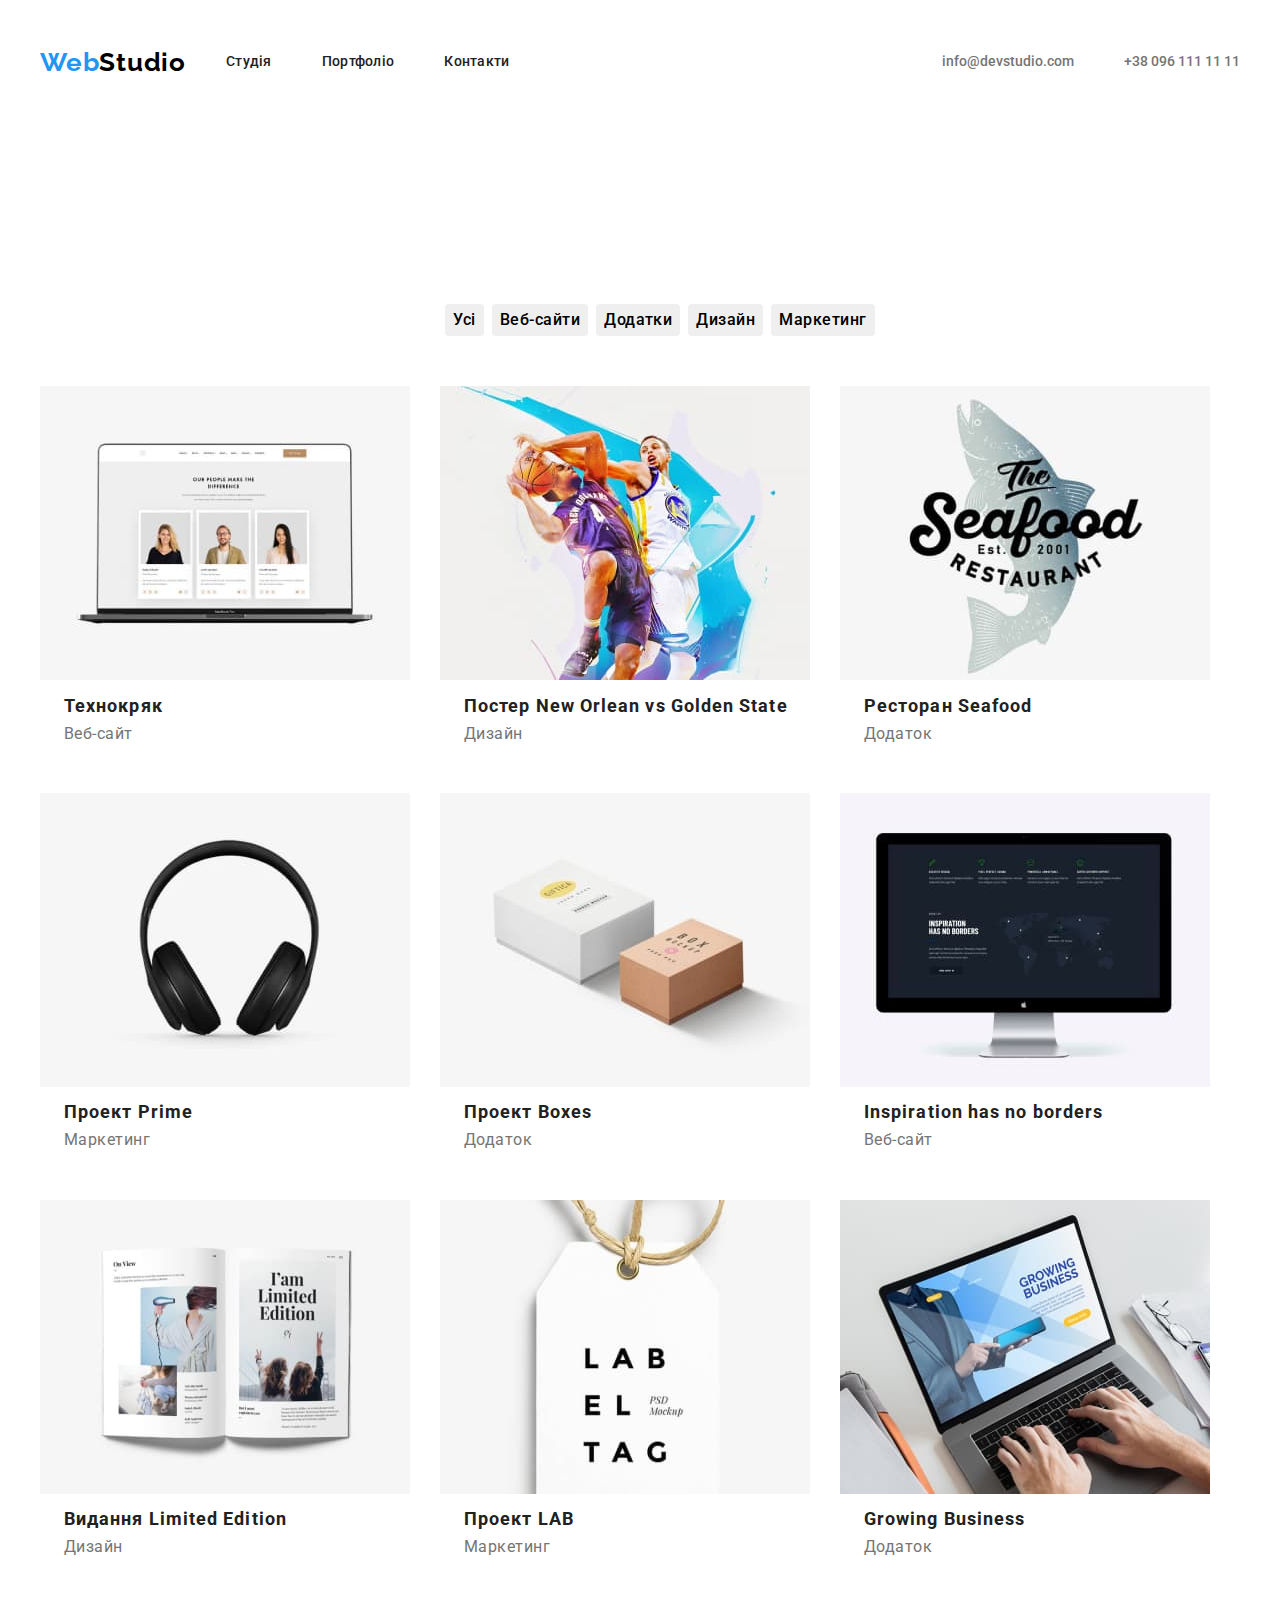
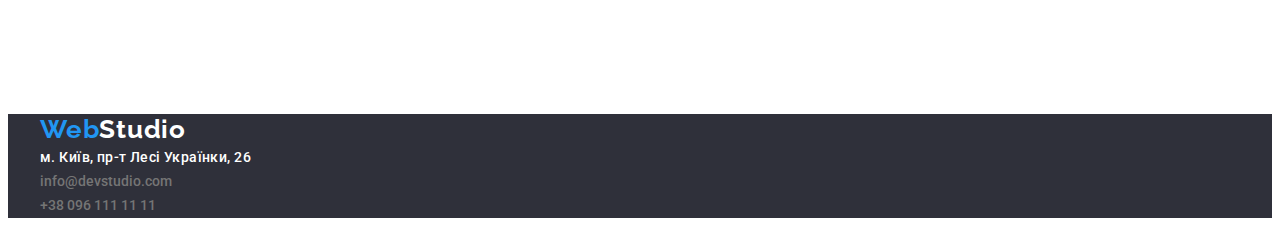
==== portofolio.html @ dbf17a51 "hw3" ====
<!DOCTYPE html>
<html lang="uk">
  <head>
    <meta charset="UTF-8" />
    <meta http-equiv="X-UA-Compatible" content="IE=edge" />
    <meta name="viewport" content="width=device-width, initial-scale=1.0" />
    <title>WebStudio</title>
   
    <link rel="preconnect" href="https://fonts.googleapis.com">
<link rel="preconnect" href="https://fonts.gstatic.com" crossorigin>
<link href="https://fonts.googleapis.com/css2?family=Raleway:wght@700&family=Roboto:wght@400;500;700;900&display=swap" rel="stylesheet">
<link rel="stylesheet" href="./css/styles.css"/>
    
  </head>
  <body>
    <!-- Шапка сайту-->
    <header class="page-header">
        <div class="container main-div">
            <nav class="main-nav">
                <a href="./index.html" class="logo">
                    <span class="ingredient">Web</span><span class="studio-header">Studio</span>
                </a>
                <ul class="site-list list">
                    <li class="page-item">
                        <a href="./index.html" class="page-title">Студія</a>
                    </li>
                    <li class="page-item">
                        <a href="./portofolio.html" class="page-title">Портфоліо</a>
                    </li>
                    <li class="page-item">
                        <a href="./index.html" class="page-title">Контакти</a>
                    </li>
                    
                </ul>
            </nav>
            <ul class="site-contacts list">
                <li class="page-contacts">
                    <a href="mailto:info@devstudio.com" class="contacts">info@devstudio.com</a>
                </li>
                <li class="page-contacts">
                    <a href="tel:+380961111111" class="contacts">+38 096 111 11 11</a>
                </li>
            </ul>
        </div>
    </header>
    <main>
       
        <!--Герой-->
<section class="section">
    <div class="container">
        <!-- <h1 class="hero-hidden">portofolio</h1> -->
    
            <!--Фільтр-->
    <ul class="btn-links list">
        
        <li class="filter-style"><button class="button btn-style" type="button">Усі</button></li>
        <li class="filter-style"><button class="button btn-style" type="button">Веб-сайти</button></li>
        <li class="filter-style"><button class="button btn-style" type="button">Додатки</button></li>
        <li class="filter-style"><button class="button btn-style" type="button">Дизайн</button></li>
        <li class="filter-style"><button class="button btn-style" type="button">Маркетинг</button></li>
    </ul>

       <!-- <button type="button">Усі</button></li>
        <button type="button">Веб-сайти</button>
        <button type="button">Додатки</button>
        <button type="button">Дизайн</button>
        <button type="button" >Маркетинг</button>  -->

    
    <ul class="list list-characteristic">
        <li class="pjt-item">
            <a href="" class="list-title">
            <img src="./images/techn.jpg" alt="Технокряк" width="370"/>
            <h2 class="project-title">Технокряк</h2>
            <p class="project-type">Веб-сайт</p>
        </a>
        </li>
        <li class="pjt-item">
            <a href="" class="list-title">
            <img src="./images/poster.jpg" alt="Постер New Orlean vs Golden State" width="370"/>
            <h2 class="project-title">Постер New Orlean vs Golden State</h2>
            <p class="project-type">Дизайн</p>
        </a>
        </li>
        <li class="pjt-item">
            <a href="" class="list-title">
            <img src="./images/rest.jpg" alt="Ресторан Seafood" width="370"/>
            <h2 class="project-title">Ресторан Seafood</h2>
            <p class="project-type">Додаток</p>
        </a>
        </li>
        <li class="pjt-item">
            <a href="" class="list-title">
            <img src="./images/prime.jpg" alt="Проект Prime" width="370"/>
            <h2 class="project-title">Проект Prime</h2>
            <p class="project-type">Маркетинг</p>
        </a>
        </li>
        <li class="pjt-item">
            <a href="" class="list-title">
            <img src="./images/boxes.jpg" alt="Проект Boxes" width="370"/>
            <h2 class="project-title">Проект Boxes</h2>
            <p class="project-type">Додаток</p>
        </a>
        </li>
        <li class="pjt-item">
            <a href="" class="list-title">
            <img src="./images/ib.jpg" alt="Inspiration has no borders" width="370"/>
            <h2 class="project-title">Inspiration has no borders</h2>
            <p class="project-type">Веб-сайт</p>
        </a>
        </li>
        <li class="pjt-item">
            <a href="" class="list-title">
            <img src="./images/le.jpg" alt="Видання Limited Edition" width="370"/>
            <h2 class="project-title">Видання Limited Edition</h2>
            <p class="project-type">Дизайн</p>
        </a>
        </li>
        <li class="pjt-item">
            <a href="" class="list-title">
            <img src="./images/lab.jpg" alt="Проект LAB" width="370"/>
            <h2 class="project-title">Проект LAB</h2>
            <p class="project-type">Маркетинг</p>
        </a>
        </li>
        <li class="pjt-item">
            <a href="" class="list-title">
            <img src="./images/gb.jpg" alt="Growing Business" width="370"/>
            <h2 class="project-title">Growing Business</h2>
            <p class="project-type">Додаток</p>
        </a>
        </li>
        
    </ul>
    </div>
</section>

    </main>
    <!--Контакти-->
    <footer class="footer">
        <div class="container">
            <a href="./index.html" class="logo">
                <span class="ingredient">Web</span><span class="studio-footer">Studio</span>
        </a>
        <address> 
            <ul class="site-contacts list-address">
                <li>                     
                    <a href="https://goo.gl/maps/CPtrU1FHBa2aNyZL9" target="_blank" rel="noopener noreferrer nofollow" class="add-footer">м. Київ, пр-т Лесі Українки, 26</a>                          
                </li>
                <li >
                    <a href="mailto:info@devstudio.com" class="contacts">info@devstudio.com</a>
                </li>
                <li>
                    <a href="tel:+380961111111" class="contacts">+38 096 111 11 11</a>
                </li>
               </ul> 
        </address>
        </div>
    </footer>
  </body>
</html>
---- css/styles.css ----
/* 
колір фону #F5F5F5 
вторинний #F5F4FA
колір тексту #212121
вторинний тексту #757575
колір посилань #2196F3

*/

:root {
    --primary-text-color:#212121;
    --primary-background-color:#FFFFFF;
    --title-text-color:#757575; 
    --primary-title-color:#2196F3; 
    --primary-bcg-hero:#2F303A;
    --primary-button-text:#FFFFFF;
    --primary-studio-title: #000000; 
    --header-border: #ECECEC;
    --header-btn-active: #188CE8;
    --header-bkg-title: #F5F4FA;
    --project-border-line: #EEEEEE;
}

body {
    background: var(--primary-background-color);
    font-family: 'Roboto', sans-serif;
    color: var(--primary-text-color);
    
    font-size: 14px;
    line-height: 1.7;
    font-weight: 500;
      }

  /* загальні */

.list {
    list-style: none;
    display: flex;
      } 

.main-nav {
    display: flex;
    align-items: center;
}

.main-div {
    display: flex;
    align-items: center;
}

.list-address{
    list-style: none;
}

h1,
h2,
h3,
h4,
h6,
h5,
p {
        margin-top: 0;
        margin-bottom: 0;
}

  /* Шапка сайту */

.logo {
    text-decoration: none;
    font-weight: 700;
    font-size: 26px;
    font-family: raleway;
    line-height: 1.19;
    /* identical to box height */
    letter-spacing: 0.03em;
}
.ingredient {
        color: var(--primary-title-color)
}
.studio-header {
    color: var(--primary-studio-title);
}

/* .site-list .page-item {
        outline: 2px solid tomato;
} */

/* .site-list .page-item + .page-item {
    margin-left: 50px;   
} */

.site-list .page-item:not(:last-child) {
    margin-right: 50px;   
}

.site-list .page-title
 {
    display: block;
    padding-top: 32px;
    padding-bottom: 32px;

color:var(--primary-text-color);  
font-weight: 500;
line-height: 1.14;
letter-spacing: 0.02em;

}

.page-title {
    text-decoration: none;
}

.site-contacts .page-contacts:not(:last-child) {
    margin-right: 50px;   
    margin-left: 344px;
}

.site-contacts {
    padding: 0;
    margin: 0;
    margin-left: auto;
}

.contacts {
    font-style: normal;
    text-decoration: none;
}
.site-contacts .contacts {
    color: var(--title-text-color);
}
.site-list .page-title:hover,
.site-list .page-title:focus,
.site-contacts .contacts:hover,
.site-contacts .contacts:focus {
    color: var(--primary-title-color)
} 

.page-header {
    background-color: var(--primary-background-color);
    border-bottom: 1px solid var(--primary-header);


}

.container {
    margin-left: auto;
    margin-right: auto;
    padding-left: 20px;
    padding-right: 20px;
    width: 1200px;
   /* outline: 2px solid tomato;   */
}

/* Герой */

.hero, .footer {
        background: var(--primary-bcg-hero)
      }

.hero-hidden {
    visibility: hidden;
}   

  .hero {
    text-align: center;
    padding-bottom: 0px;
    height: 600px;
  }

.hero-title {
    
    
    padding-top: 200px;
    padding-bottom: 30px;
font-weight: 900;
font-size: 44px;
line-height: 1.36;
/* or 136% */
/* text-align: center; */
letter-spacing: 0.06em;
text-transform: uppercase;
color: var(--primary-button-text);
}

.link-hero {
cursor: pointer;
background: var(--primary-title-color);
text-align: center;
}

.link-hero:active {
    background: var(--header-btn-active);
  }


.title-hero {
    padding: 10px 32px;
    min-width: 216px;
    
font-weight: 700;
font-size: 16px;
line-height: 1.88;
/* identical to box height, or 188% */

display: inline-block;
align-items: center;
text-align: center;
letter-spacing: 0.06em;

color: var(--primary-button-text)
}



button {
    border-radius: 4px;
    display: inline-block;
    text-align: center;
}


/* Опис переваг */
.section {
    padding-top: 94px;
    padding-bottom: 0px;
    }

.section-title {
    margin-top: 0;
    font-weight: 700;
    padding-top: 0px;
    padding-bottom: 30px;
font-size: 36px;
line-height: 1.17;
text-align: center;
letter-spacing: 0.03em;
}

.features {
    margin-top: 0;
    margin-bottom: 10px;

    font-weight: 700;
    font-size: 14px;
    line-height: 1.14;
    letter-spacing: 0.03em;
    text-transform: uppercase; 
}

.feature-list {
    padding-top: 0px;
    padding-bottom: 0px;
}
.feature-list .text {
    margin-top: 0;
    margin-bottom: 0px;
    font-weight: 400;
font-size: 14px;
line-height: 1.71;
/* or 171% */

letter-spacing: 0.03em;
    color: var(--title-text-color);
}

.item {
    padding-top: 0px;
    padding-right: 0;
    margin-left: 0px;
    
}
.item:not(:last-child) {
    margin-right: 30px;
}

.list .item {
    padding-bottom: 94px;
}
/* команда */

.background-title {
    background-color: var(--header-bkg-title);
}

.background-user {
    background-color: var(--primary-background-color);
    padding-top: 33px;
    padding-bottom: 33px;
    text-align: center;
}
.user {
    padding-bottom: 15px;
    font-weight: 500;
font-size: 16px;
line-height: 1.19;
/* identical to box height */

letter-spacing: 0.03em;
}   
.job-title, .project-type {
    font-weight: 400;
    font-size: 16px;
    line-height: 1.19;
    /* identical to box height */
    
    letter-spacing: 0.03em;
    color: var(--title-text-color);
    
}
.team {
    padding-top: 0;
    padding-bottom: 94px;
}
.pjt-item:not(:last-child),
.team-item:not(:last-child) {
    margin-right: 30px;       
}

.pjt-item:nth-child(3n) {
    margin-right: 0px;
}
.pjt-item {
    padding-top: 0px;
    padding-bottom: 20px;
    
    margin-bottom: 30px;
    border: 1px solid var(--project-border0line);
}

.project-title,
.project-type {
    padding-left: 24px;
}
/* сторінка Портфоліо */

/* фільтр */

.button {
    cursor: pointer;
    letter-spacing: 0.03em;
    }

.btn-links {
    margin-top: 94px;
    margin-bottom: 50px;
        justify-content: center;
      }

.btn-links .button:hover,
.btn-links .button:focus {
        color: var(--header-bkg-title);
        background: var(--primary-title-color);
        border-radius: 4px;
      }
btn-links .button:active {
        background: var(--primary-title-color);
      }
.btn-style {
    font-family: inherit;
    font-weight: 500;
font-size: 16px;
line-height: 1.62;
border-color: transparent;
/* identical to box height, or 162% */

text-align: center;
letter-spacing: 0.03em;
}

.filter-style:not(:last-child) {
    margin-right: 8px;       
}
/* проекти */

.project-title {
    text-decoration: none;
font-weight: 700;
font-size: 18px;
line-height: 2;
/* identical to box height, or 200% */

letter-spacing: 0.06em;
color: var(--primary-text-color)
}
.list-title {
    text-decoration: none;
}

.list-characteristic {
flex-wrap: wrap;
padding-left: 0;
padding-top: 0px;
padding-bottom: 94px;
}

/* підвал */
.studio-footer {
    color: var(--primary-background-color);
}

.add-footer {
    text-decoration: none;
    font-style: normal;
    font-size: 14px;
line-height: 1.71;
/* or 171% */

letter-spacing: 0.03em;
    color: var(--primary-background-color);
}

/* .item:nth-child(2n) {
    background-color: aquamarine;
 }  */
 /* outline: 2px solid tomato; */
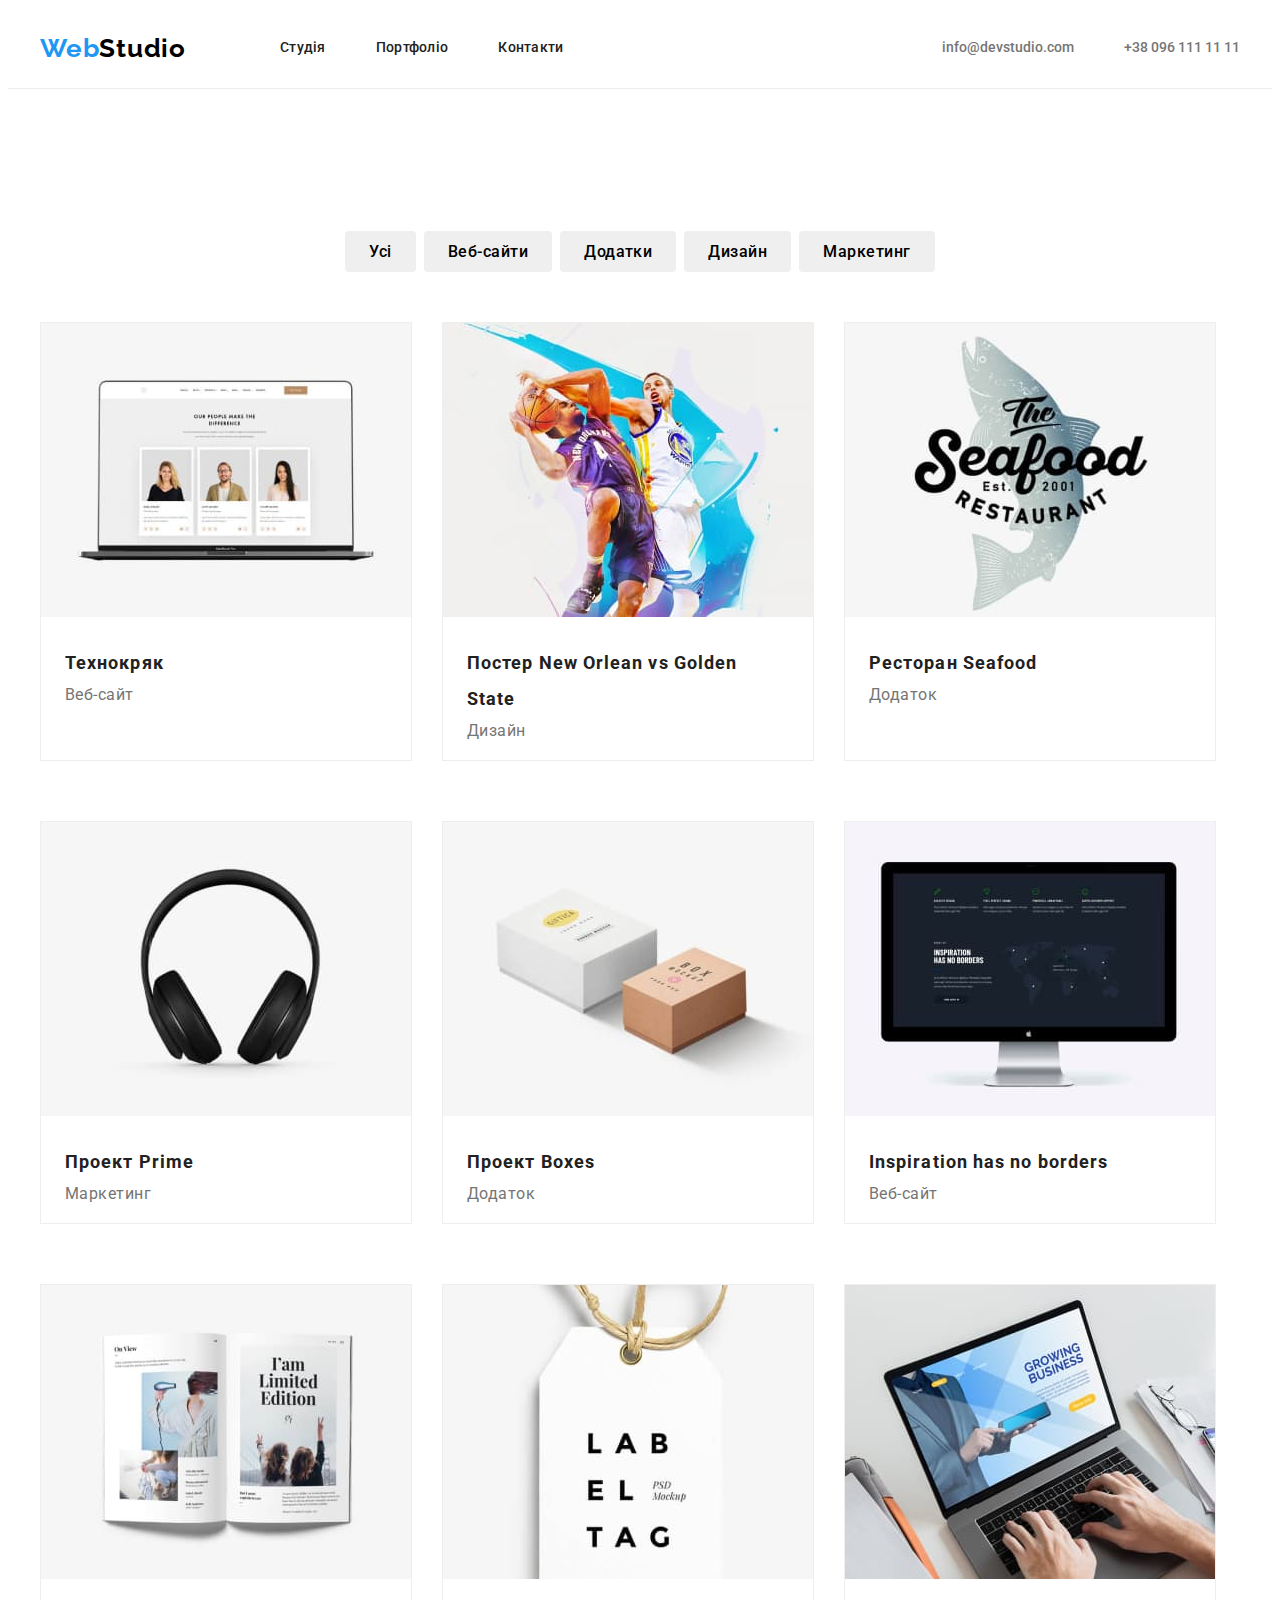
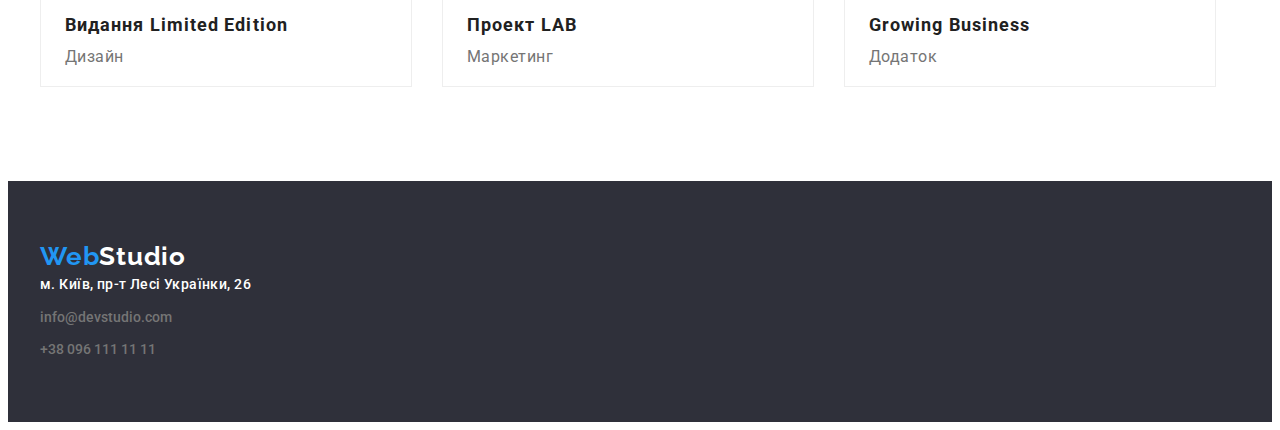
==== commit 75122c65: "hw3" ====
--- a/portofolio.html
+++ b/portofolio.html
@@ -10,6 +10,7 @@
 <link rel="preconnect" href="https://fonts.gstatic.com" crossorigin>
 <link href="https://fonts.googleapis.com/css2?family=Raleway:wght@700&family=Roboto:wght@400;500;700;900&display=swap" rel="stylesheet">
 <link rel="stylesheet" href="./css/styles.css"/>
+<link rel="stylesheet" href="node_modules/modern-normalize/modern-normalize.css">
     
   </head>
   <body>
@@ -48,7 +49,7 @@
         <!--Герой-->
 <section class="section">
     <div class="container">
-        <!-- <h1 class="hero-hidden">portofolio</h1> -->
+       <h1 class="hero-hidden">portofolio</h1> 
     
             <!--Фільтр-->
     <ul class="btn-links list">
@@ -71,64 +72,82 @@
         <li class="pjt-item">
             <a href="" class="list-title">
             <img src="./images/techn.jpg" alt="Технокряк" width="370"/>
-            <h2 class="project-title">Технокряк</h2>
+            <div class="pjt-img">
+                <h2 class="project-title">Технокряк</h2>
             <p class="project-type">Веб-сайт</p>
+            </div>
+            
         </a>
         </li>
         <li class="pjt-item">
             <a href="" class="list-title">
             <img src="./images/poster.jpg" alt="Постер New Orlean vs Golden State" width="370"/>
-            <h2 class="project-title">Постер New Orlean vs Golden State</h2>
-            <p class="project-type">Дизайн</p>
+            <div class="pjt-img"><h2 class="project-title">Постер New Orlean vs Golden State</h2>
+                <p class="project-type">Дизайн</p>
+            </div>
         </a>
         </li>
         <li class="pjt-item">
             <a href="" class="list-title">
             <img src="./images/rest.jpg" alt="Ресторан Seafood" width="370"/>
-            <h2 class="project-title">Ресторан Seafood</h2>
+            <div class="pjt-img">
+                <h2 class="project-title">Ресторан Seafood</h2>
             <p class="project-type">Додаток</p>
+                        </div>
         </a>
         </li>
         <li class="pjt-item">
             <a href="" class="list-title">
             <img src="./images/prime.jpg" alt="Проект Prime" width="370"/>
-            <h2 class="project-title">Проект Prime</h2>
+            <div class="pjt-img">
+                <h2 class="project-title">Проект Prime</h2>
             <p class="project-type">Маркетинг</p>
+            </div>
         </a>
         </li>
         <li class="pjt-item">
             <a href="" class="list-title">
             <img src="./images/boxes.jpg" alt="Проект Boxes" width="370"/>
-            <h2 class="project-title">Проект Boxes</h2>
+            <div class="pjt-img">
+                <h2 class="project-title">Проект Boxes</h2>
             <p class="project-type">Додаток</p>
+            </div>
         </a>
         </li>
         <li class="pjt-item">
             <a href="" class="list-title">
             <img src="./images/ib.jpg" alt="Inspiration has no borders" width="370"/>
-            <h2 class="project-title">Inspiration has no borders</h2>
+            <div class="pjt-img">
+                <h2 class="project-title">Inspiration has no borders</h2>
             <p class="project-type">Веб-сайт</p>
+            </div>
         </a>
         </li>
         <li class="pjt-item">
             <a href="" class="list-title">
             <img src="./images/le.jpg" alt="Видання Limited Edition" width="370"/>
-            <h2 class="project-title">Видання Limited Edition</h2>
+            <div class="pjt-img">
+                <h2 class="project-title">Видання Limited Edition</h2>
             <p class="project-type">Дизайн</p>
+            </div>
         </a>
         </li>
         <li class="pjt-item">
             <a href="" class="list-title">
             <img src="./images/lab.jpg" alt="Проект LAB" width="370"/>
-            <h2 class="project-title">Проект LAB</h2>
+            <div class="pjt-img">
+                <h2 class="project-title">Проект LAB</h2>
             <p class="project-type">Маркетинг</p>
+            </div>
         </a>
         </li>
         <li class="pjt-item">
             <a href="" class="list-title">
             <img src="./images/gb.jpg" alt="Growing Business" width="370"/>
-            <h2 class="project-title">Growing Business</h2>
+            <div class="pjt-img">
+                <h2 class="project-title">Growing Business</h2>
             <p class="project-type">Додаток</p>
+            </div>
         </a>
         </li>
         
--- a/css/styles.css
+++ b/css/styles.css
@@ -24,6 +24,7 @@
 }
 
 body {
+    /* box-sizing: border-box; */
     background: var(--primary-background-color);
     font-family: 'Roboto', sans-serif;
     color: var(--primary-text-color);
@@ -37,7 +38,10 @@
 
 .list {
     list-style: none;
-    display: flex;
+    /* display: flex; */
+    padding: 0;
+    margin: 0;
+    /* width: calc(100%-60px)/3; */
       } 
 
 .main-nav {
@@ -52,6 +56,9 @@
 
 .list-address{
     list-style: none;
+    display: flex;
+    flex-direction: column;
+    gap: 9px;
 }
 
 h1,
@@ -83,6 +90,11 @@
     color: var(--primary-studio-title);
 }
 
+.site-list {
+    margin-left: 94px;
+    display: flex;
+}
+
 /* .site-list .page-item {
         outline: 2px solid tomato;
 } */
@@ -114,13 +126,15 @@
 
 .site-contacts .page-contacts:not(:last-child) {
     margin-right: 50px;   
-    margin-left: 344px;
+    
 }
 
 .site-contacts {
+    display: flex;
     padding: 0;
     margin: 0;
     margin-left: auto;
+    
 }
 
 .contacts {
@@ -139,16 +153,15 @@
 
 .page-header {
     background-color: var(--primary-background-color);
-    border-bottom: 1px solid var(--primary-header);
-
-
+    border-bottom: 1px solid var(--header-border);
+    
 }
 
 .container {
     margin-left: auto;
     margin-right: auto;
-    padding-left: 20px;
-    padding-right: 20px;
+    padding-left: 15px;
+    padding-right: 15px;
     width: 1200px;
    /* outline: 2px solid tomato;   */
 }
@@ -156,24 +169,27 @@
 /* Герой */
 
 .hero, .footer {
-        background: var(--primary-bcg-hero)
+        background: var(--primary-bcg-hero);
+    padding: 60px 0;
       }
 
-.hero-hidden {
+.hero-hidden,
+.title-hidden {
     visibility: hidden;
 }   
 
   .hero {
     text-align: center;
-    padding-bottom: 0px;
-    height: 600px;
+    padding-bottom: 200px;
+    padding-top: 200px;
+        height: 600px;
   }
 
 .hero-title {
     
     
     padding-top: 200px;
-    padding-bottom: 30px;
+    margin-bottom: 30px;
 font-weight: 900;
 font-size: 44px;
 line-height: 1.36;
@@ -188,12 +204,18 @@
 cursor: pointer;
 background: var(--primary-title-color);
 text-align: center;
+border-color: transparent;
 }
 
 .link-hero:active {
-    background: var(--header-btn-active);
+    background: var(--header-btn-active)
   }
 
+.link-hero:hover,
+.link-hero:focus {
+          color: var(--header-bkg-title);
+          background: var(--header-btn-active)
+}
 
 .title-hero {
     padding: 10px 32px;
@@ -224,14 +246,14 @@
 /* Опис переваг */
 .section {
     padding-top: 94px;
-    padding-bottom: 0px;
+    padding-bottom: 94px;
     }
 
 .section-title {
     margin-top: 0;
     font-weight: 700;
     padding-top: 0px;
-    padding-bottom: 30px;
+    margin-bottom: 30px;
 font-size: 36px;
 line-height: 1.17;
 text-align: center;
@@ -249,13 +271,17 @@
     text-transform: uppercase; 
 }
 
+
 .feature-list {
+    display: flex;
     padding-top: 0px;
     padding-bottom: 0px;
+    gap: 30px;
 }
 .feature-list .text {
     margin-top: 0;
     margin-bottom: 0px;
+    padding-top: 0;
     font-weight: 400;
 font-size: 14px;
 line-height: 1.71;
@@ -265,6 +291,9 @@
     color: var(--title-text-color);
 }
 
+.feature-style {
+    width: 270px;
+}
 .item {
     padding-top: 0px;
     padding-right: 0;
@@ -276,7 +305,7 @@
 }
 
 .list .item {
-    padding-bottom: 94px;
+    padding-bottom: 0px;
 }
 /* команда */
 
@@ -291,7 +320,7 @@
     text-align: center;
 }
 .user {
-    padding-bottom: 15px;
+    margin-bottom: 15px;
     font-weight: 500;
 font-size: 16px;
 line-height: 1.19;
@@ -310,29 +339,47 @@
     
 }
 .team {
+    
+    display: flex;
+}
+
+.project {
     padding-top: 0;
-    padding-bottom: 94px;
+}
+.projects {
+    display: flex;
 }
 .pjt-item:not(:last-child),
 .team-item:not(:last-child) {
-    margin-right: 30px;       
+    margin-right: 0px;       
+}
+.team-item, {
+width: 270px;
 }
 
 .pjt-item:nth-child(3n) {
     margin-right: 0px;
 }
+
 .pjt-item {
     padding-top: 0px;
-    padding-bottom: 20px;
-    
+        width: 370px;
     margin-bottom: 30px;
-    border: 1px solid var(--project-border0line);
-}
-
-.project-title,
-.project-type {
-    padding-left: 24px;
-}
+    margin-right: 30px;
+        border: 1px solid var(--project-border-line);
+}
+
+.project-title {
+    margin-bottom: 4px;
+}
+    
+}
+
+img {
+    display: block;
+    max-width: 100%;
+}
+
 /* сторінка Портфоліо */
 
 /* фільтр */
@@ -340,12 +387,14 @@
 .button {
     cursor: pointer;
     letter-spacing: 0.03em;
-    }
+}
 
 .btn-links {
-    margin-top: 94px;
+    display: flex;
+    margin-top: 0px;
     margin-bottom: 50px;
         justify-content: center;
+        padding: 0;
       }
 
 .btn-links .button:hover,
@@ -354,7 +403,7 @@
         background: var(--primary-title-color);
         border-radius: 4px;
       }
-btn-links .button:active {
+.btn-links .button:active {
         background: var(--primary-title-color);
       }
 .btn-style {
@@ -367,6 +416,7 @@
 
 text-align: center;
 letter-spacing: 0.03em;
+padding: 6px 22px;
 }
 
 .filter-style:not(:last-child) {
@@ -384,23 +434,39 @@
 letter-spacing: 0.06em;
 color: var(--primary-text-color)
 }
+
+.pjt-img {
+    padding-top: 20px;
+padding-right: 24px;
+padding-bottom: 20px;
+padding-left: 24px;
+
+}
+
 .list-title {
     text-decoration: none;
 }
 
 .list-characteristic {
+    display: flex;
+    gap: 30px;
 flex-wrap: wrap;
 padding-left: 0;
 padding-top: 0px;
-padding-bottom: 94px;
+padding-bottom: 0px;
+margin-top: 0;
+margin-bottom: -30px;
+margin-right: -30px;
 }
 
 /* підвал */
+
 .studio-footer {
     color: var(--primary-background-color);
 }
 
 .add-footer {
+    margin-top: 20px;
     text-decoration: none;
     font-style: normal;
     font-size: 14px;
@@ -411,6 +477,19 @@
     color: var(--primary-background-color);
 }
 
+.footer-contacts {
+padding-left: 0;
+}
+
+.footer-contacts .contacts {
+    color: var(--title-text-color);
+}
+
+.footer-contacts .contacts:hover,
+.footer-contacts .contacts:focus {
+    color: var(--primary-title-color)
+} 
+
 /* .item:nth-child(2n) {
     background-color: aquamarine;
  }  */
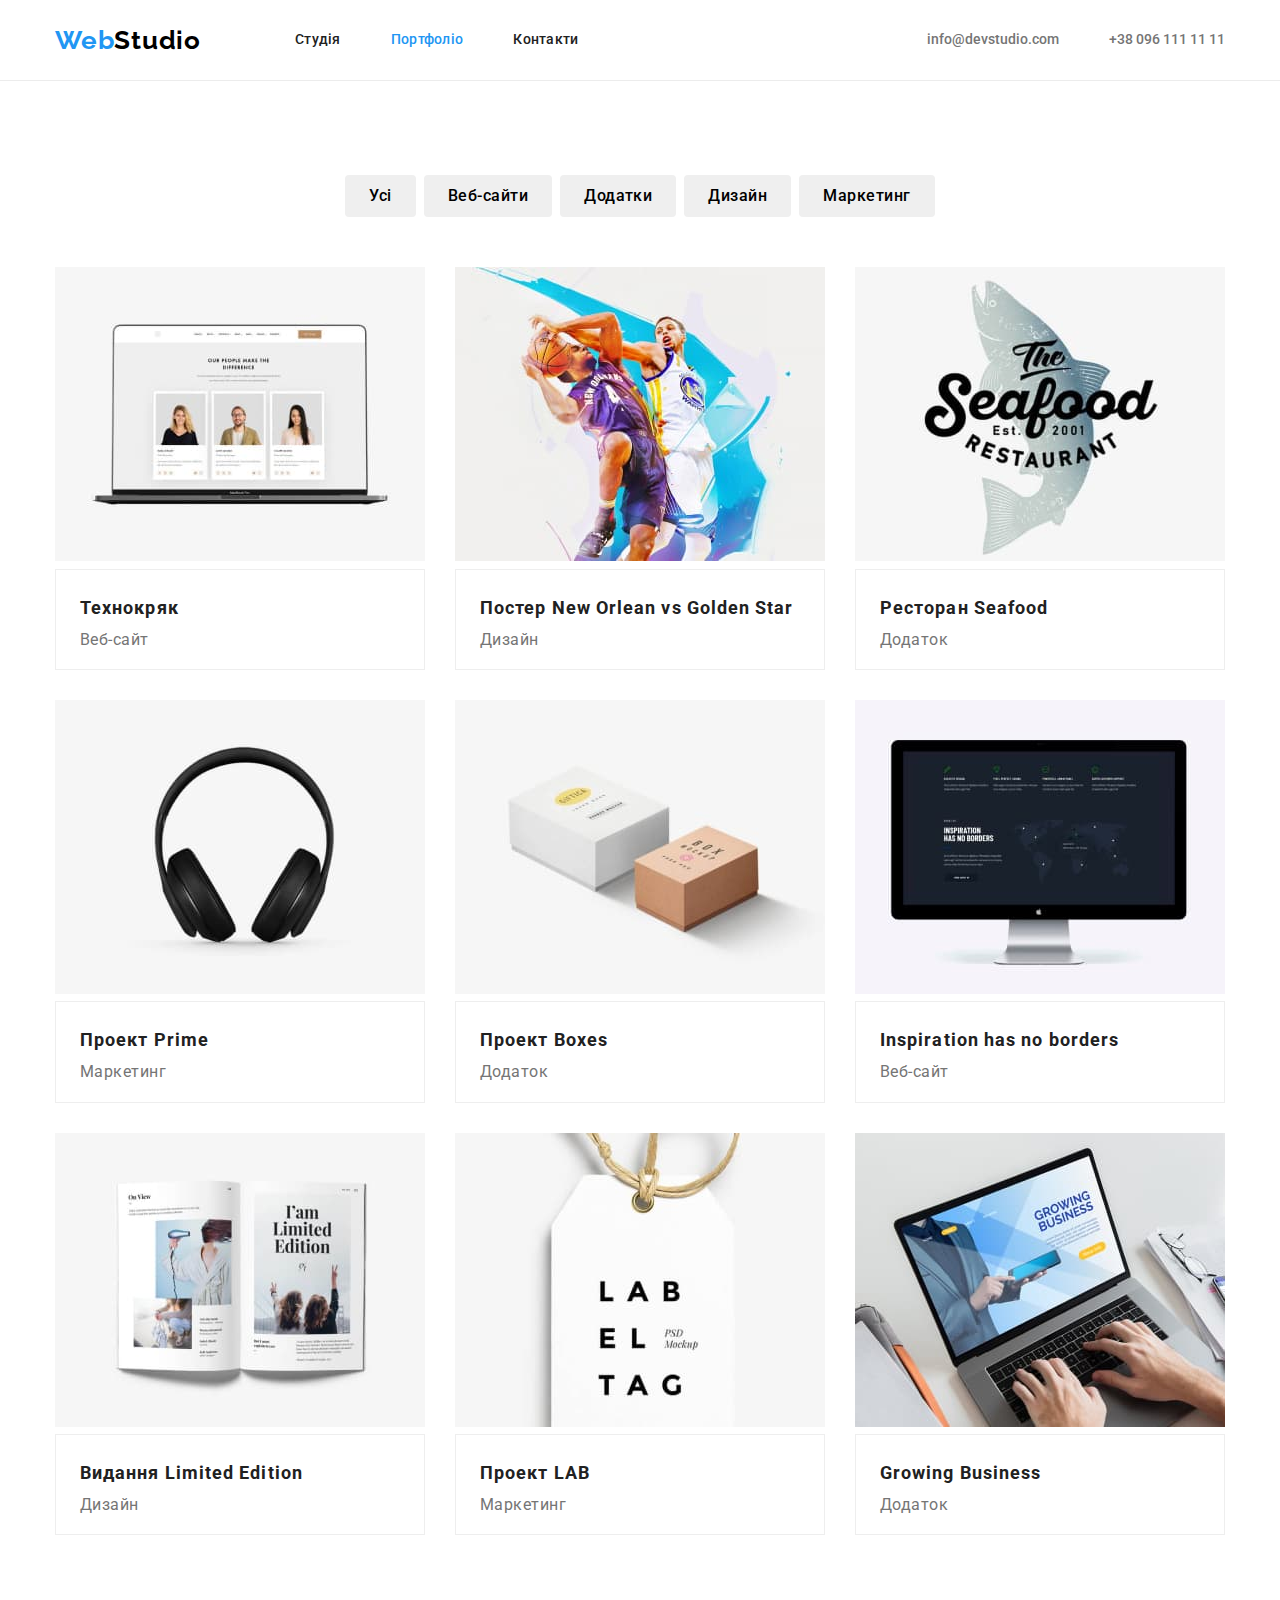
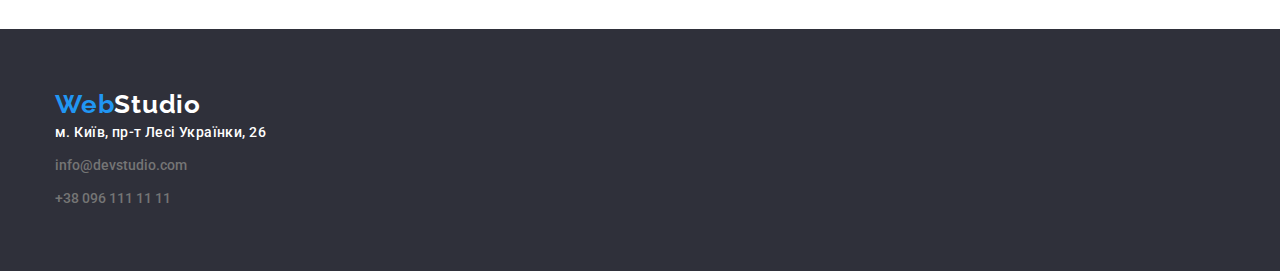
==== commit 57fea683: "hw3" ====
--- a/portofolio.html
+++ b/portofolio.html
@@ -9,8 +9,9 @@
     <link rel="preconnect" href="https://fonts.googleapis.com">
 <link rel="preconnect" href="https://fonts.gstatic.com" crossorigin>
 <link href="https://fonts.googleapis.com/css2?family=Raleway:wght@700&family=Roboto:wght@400;500;700;900&display=swap" rel="stylesheet">
+<link rel="stylesheet" href="https://cdnjs.cloudflare.com/ajax/libs/modern-normalize/1.0.0/modern-normalize.min.css"/>
 <link rel="stylesheet" href="./css/styles.css"/>
-<link rel="stylesheet" href="node_modules/modern-normalize/modern-normalize.css">
+
     
   </head>
   <body>
@@ -26,7 +27,7 @@
                         <a href="./index.html" class="page-title">Студія</a>
                     </li>
                     <li class="page-item">
-                        <a href="./portofolio.html" class="page-title">Портфоліо</a>
+                        <a href="./portofolio.html" class="page-title current">Портфоліо</a>
                     </li>
                     <li class="page-item">
                         <a href="./index.html" class="page-title">Контакти</a>
@@ -49,7 +50,7 @@
         <!--Герой-->
 <section class="section">
     <div class="container">
-       <h1 class="hero-hidden">portofolio</h1> 
+       <h1 class="visually-hidden">portofolio</h1> 
     
             <!--Фільтр-->
     <ul class="btn-links list">
@@ -81,8 +82,8 @@
         </li>
         <li class="pjt-item">
             <a href="" class="list-title">
-            <img src="./images/poster.jpg" alt="Постер New Orlean vs Golden State" width="370"/>
-            <div class="pjt-img"><h2 class="project-title">Постер New Orlean vs Golden State</h2>
+            <img src="./images/poster.jpg" alt="Постер New Orlean vs Golden Star" width="370"/>
+            <div class="pjt-img"><h2 class="project-title">Постер New Orlean vs Golden Star</h2>
                 <p class="project-type">Дизайн</p>
             </div>
         </a>
--- a/css/styles.css
+++ b/css/styles.css
@@ -107,7 +107,7 @@
     margin-right: 50px;   
 }
 
-.site-list .page-title
+.page-title
  {
     display: block;
     padding-top: 32px;
@@ -117,11 +117,11 @@
 font-weight: 500;
 line-height: 1.14;
 letter-spacing: 0.02em;
-
-}
-
-.page-title {
-    text-decoration: none;
+text-decoration: none;
+}
+
+.page-title.current {
+    color: var(--primary-title-color);
 }
 
 .site-contacts .page-contacts:not(:last-child) {
@@ -187,8 +187,6 @@
 
 .hero-title {
     
-    
-    padding-top: 200px;
     margin-bottom: 30px;
 font-weight: 900;
 font-size: 44px;
@@ -198,7 +196,23 @@
 letter-spacing: 0.06em;
 text-transform: uppercase;
 color: var(--primary-button-text);
-}
+width: 700px;
+margin-left: auto;
+margin-right: auto;
+}
+
+.visually-hidden {
+    position: absolute;
+      white-space: nowrap;
+      width: 1px;
+      height: 1px;
+      overflow: hidden;
+      border: 0;
+      padding: 0;
+      clip: rect(0 0 0 0);
+      clip-path: inset(50%);
+      margin: -1px;
+  } 
 
 .link-hero {
 cursor: pointer;
@@ -341,6 +355,7 @@
 .team {
     
     display: flex;
+    gap: 30px;
 }
 
 .project {
@@ -349,7 +364,7 @@
 .projects {
     display: flex;
 }
-.pjt-item:not(:last-child),
+/* .pjt-item:not(:last-child), */
 .team-item:not(:last-child) {
     margin-right: 0px;       
 }
@@ -362,11 +377,10 @@
 }
 
 .pjt-item {
-    padding-top: 0px;
+    
         width: 370px;
-    margin-bottom: 30px;
-    margin-right: 30px;
-        border: 1px solid var(--project-border-line);
+    
+       
 }
 
 .project-title {
@@ -440,6 +454,7 @@
 padding-right: 24px;
 padding-bottom: 20px;
 padding-left: 24px;
+border: 1px solid var(--project-border-line);
 
 }
 
@@ -455,8 +470,7 @@
 padding-top: 0px;
 padding-bottom: 0px;
 margin-top: 0;
-margin-bottom: -30px;
-margin-right: -30px;
+
 }
 
 /* підвал */
@@ -466,7 +480,7 @@
 }
 
 .add-footer {
-    margin-top: 20px;
+     
     text-decoration: none;
     font-style: normal;
     font-size: 14px;
@@ -475,10 +489,12 @@
 
 letter-spacing: 0.03em;
     color: var(--primary-background-color);
+    
 }
 
 .footer-contacts {
 padding-left: 0;
+margin-top: 20px;
 }
 
 .footer-contacts .contacts {
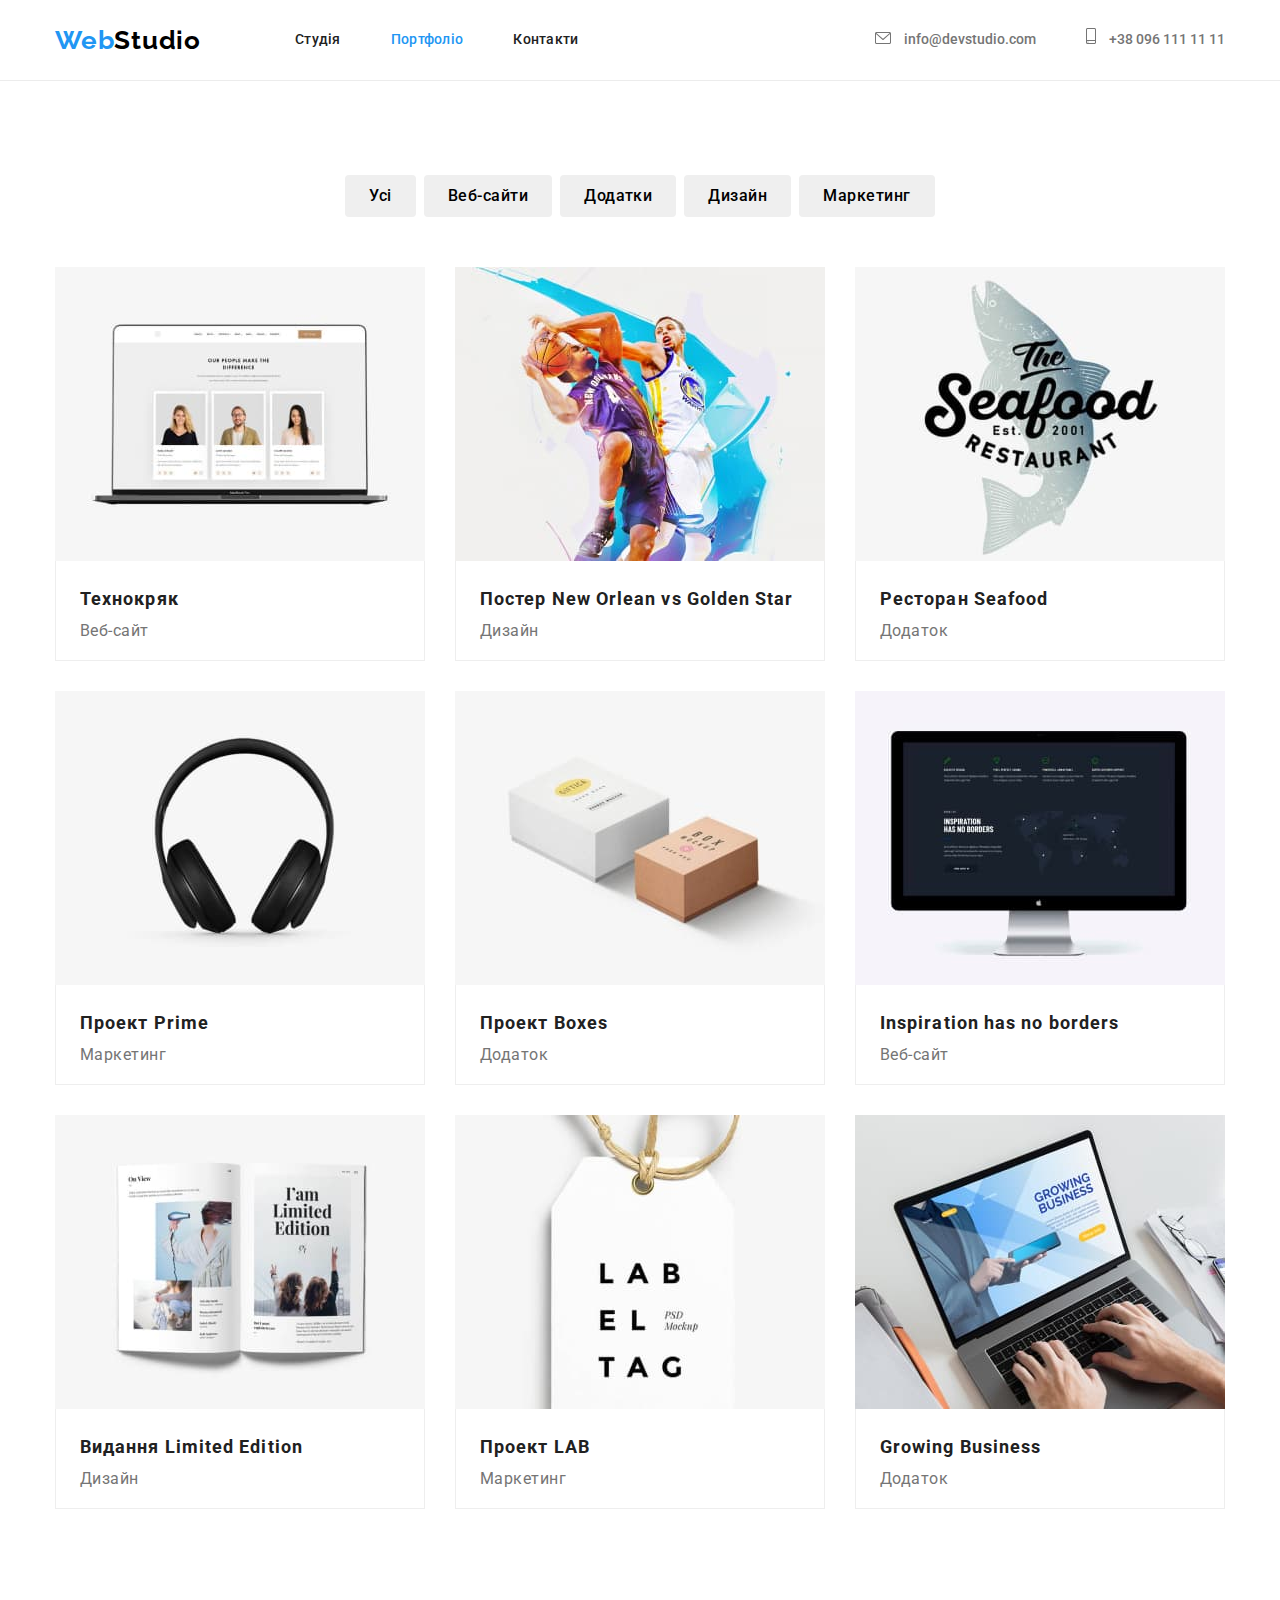
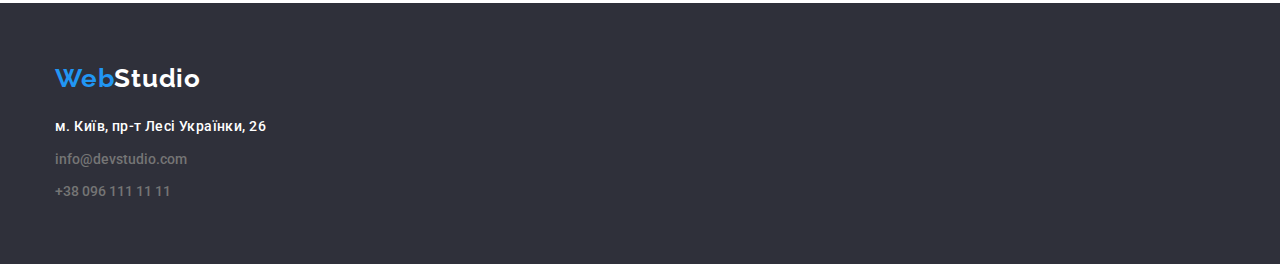
==== commit 4d2caf88: "hw4" ====
--- a/portofolio.html
+++ b/portofolio.html
@@ -36,10 +36,10 @@
                 </ul>
             </nav>
             <ul class="site-contacts list">
-                <li class="page-contacts">
+                <li class="page-contacts envelope">
                     <a href="mailto:info@devstudio.com" class="contacts">info@devstudio.com</a>
                 </li>
-                <li class="page-contacts">
+                <li class="page-contacts smartphone">
                     <a href="tel:+380961111111" class="contacts">+38 096 111 11 11</a>
                 </li>
             </ul>
@@ -163,7 +163,7 @@
             <a href="./index.html" class="logo">
                 <span class="ingredient">Web</span><span class="studio-footer">Studio</span>
         </a>
-        <address> 
+        <address class="adres-style">  
             <ul class="site-contacts list-address">
                 <li>                     
                     <a href="https://goo.gl/maps/CPtrU1FHBa2aNyZL9" target="_blank" rel="noopener noreferrer nofollow" class="add-footer">м. Київ, пр-т Лесі Українки, 26</a>                          
--- a/css/styles.css
+++ b/css/styles.css
@@ -72,6 +72,13 @@
         margin-bottom: 0;
 }
 
+img {
+    display: block;
+    max-width: 100%;
+    height: auto;
+}
+
+
   /* Шапка сайту */
 
 .logo {
@@ -141,6 +148,33 @@
     font-style: normal;
     text-decoration: none;
 }
+
+.envelope::before {
+    display: inline-block;
+    width: 16px;
+    height: 12px;
+    content: "";
+    background-size: contain;
+background-image: url(../images/envelope.svg);
+background-repeat: no-repeat;
+background-position: center;
+margin-right: 10px;
+}
+
+.smartphone::before {
+    display: inline-block;
+    content: "";
+    width: 10px;
+    height: 16px;
+background-image: url(../images/smartphone.svg);
+background-size: contain;
+background-repeat: no-repeat;
+background-position: center;
+margin-top: auto;
+margin-bottom: auto;
+margin-right: 10px;
+}
+
 .site-contacts .contacts {
     color: var(--title-text-color);
 }
@@ -150,6 +184,15 @@
 .site-contacts .contacts:focus {
     color: var(--primary-title-color)
 } 
+
+.envelope:focus,
+.envelope:hover {
+    background-image: url(../images/envelope\ \(hover\).svg);
+    background-repeat: no-repeat;
+    content: "";
+    margin-top: auto;
+margin-bottom: auto;
+}
 
 .page-header {
     background-color: var(--primary-background-color);
@@ -168,6 +211,13 @@
 
 /* Герой */
 
+
+
+/* .overlay {
+    height: 600px;
+    outline: 1px solid black;
+} */
+
 .hero, .footer {
         background: var(--primary-bcg-hero);
     padding: 60px 0;
@@ -180,10 +230,26 @@
 
   .hero {
     text-align: center;
-    padding-bottom: 200px;
-    padding-top: 200px;
+    /* padding-bottom: 200px;
+    padding-top: 200px; */
         height: 600px;
+        max-width: 1600px;
+        margin-left: auto;
+        margin-right: auto;
+        background-position: center;
   }
+
+  .box {
+    background: rgba(47, 48, 58, 0.4);
+    background-image: url(../images/img.jpg);
+    background-size: 100%;
+    max-width: 1600px;
+    height: 600px;
+    margin-bottom: auto;
+    background-repeat: no-repeat;
+    
+  
+}
 
 .hero-title {
     
@@ -308,6 +374,40 @@
 .feature-style {
     width: 270px;
 }
+
+.feature-style::before {
+    display: block;
+content: "";
+height: 120px;
+background-size: contain;
+margin-bottom: 30px;
+background-color: var(--header-bkg-title);
+background-repeat: no-repeat;
+background-position: center;
+}
+
+.ftr-antenna::before {
+    background-image: url(../images/antenna.png);
+    background-size: auto;
+}
+
+.ftr-clock::before {
+        background-image: url(../images/clock.png);
+        background-size: auto;
+}
+
+.ftr-monitor::before {
+    
+    background-image: url(../images/monitor.png);
+    background-size: auto;
+}
+
+.ftr-spaceman::before {
+    
+    background-image: url(../images/spaceman.png);
+    background-size: auto;
+}
+
 .item {
     padding-top: 0px;
     padding-right: 0;
@@ -325,6 +425,7 @@
 
 .background-title {
     background-color: var(--header-bkg-title);
+    box-shadow: 0px 1px 3px rgba(0, 0, 0, 0.12), 0px 1px 1px rgba(0, 0, 0, 0.14), 0px 2px 1px rgba(0, 0, 0, 0.2);
 }
 
 .background-user {
@@ -333,6 +434,49 @@
     padding-bottom: 33px;
     text-align: center;
 }
+
+.social {
+    display: inline-block;
+    content: "";
+    height: 44px;
+    width: 206px;
+    background-size: contain;
+    background-repeat: no-repeat;
+    background-position: center;
+    }
+
+    .social-inst {
+        margin-right: 10px;
+        width: 44px;
+        background-image: url(../images/insta.svg);
+    }
+    .social-tw {
+        margin-right: 10px;
+        width: 44px;
+        background-image: url(../images/twiter.svg);
+    }
+    .social-face {
+        margin-right: 10px;
+        width: 44px;
+        background-image: url(../images/facebook.svg);
+    }
+    .social-in {
+        margin-right: 10px;
+        width: 44px;
+        background-image: url(../images/in.svg);
+    }
+
+    .social-inst:hover,
+    .social-tw:hover,
+    .social-face:hover,  
+    .social-in:hover,
+    .social-inst:focus,
+    .social-tw:focus,
+    .social-face:focus,  
+    .social-in:focus {
+        fill: #2196F3;
+    }
+
 .user {
     margin-bottom: 15px;
     font-weight: 500;
@@ -356,9 +500,11 @@
     
     display: flex;
     gap: 30px;
+    
 }
 
 .project {
+    
     padding-top: 0;
 }
 .projects {
@@ -368,8 +514,9 @@
 .team-item:not(:last-child) {
     margin-right: 0px;       
 }
-.team-item, {
+.team-item {
 width: 270px;
+box-shadow: 0px 1px 3px rgba(0, 0, 0, 0.12), 0px 1px 1px rgba(0, 0, 0, 0.14), 0px 2px 1px rgba(0, 0, 0, 0.2);
 }
 
 .pjt-item:nth-child(3n) {
@@ -416,6 +563,7 @@
         color: var(--header-bkg-title);
         background: var(--primary-title-color);
         border-radius: 4px;
+        box-shadow: 0px 3px 1px rgba(0, 0, 0, 0.1), 0px 1px 2px rgba(0, 0, 0, 0.08), 0px 2px 2px rgba(0, 0, 0, 0.12);
       }
 .btn-links .button:active {
         background: var(--primary-title-color);
@@ -455,7 +603,8 @@
 padding-bottom: 20px;
 padding-left: 24px;
 border: 1px solid var(--project-border-line);
-
+border-top: 0;
+border-top: none;
 }
 
 .list-title {
@@ -473,8 +622,69 @@
 
 }
 
+/* Клієнти */
+
+.clients-list {
+    padding-left: 15px;
+}
+.clients {
+        display: inline-block;
+content: "";
+width: 168px;
+height: 92px;
+background-size: contain;
+margin-bottom: 30px;
+background-color: var(--header-bkg-title);
+background-repeat: no-repeat;
+background-position: center;
+border-radius: 4px;
+}
+
+.clients:not(:last-child) {
+    margin-right: 30px;
+}
+
+.client1 {
+    background-image: url(../images/client1.svg);
+    background-repeat: no-repeat;
+    }
+
+.client2 {
+        background-image: url(../images/client2.svg);
+        background-repeat: no-repeat;
+        }
+        
+.client3 {
+    background-image: url(../images/client3.svg);
+    background-repeat: no-repeat;
+    }
+    
+.client4 {
+    background-image: url(../images/client4.svg);
+    background-repeat: no-repeat;
+    }
+    
+.client5 {
+    background-image: url(../images/client5.svg);
+    background-repeat: no-repeat;
+    }
+    
+.client6 {
+    background-image: url(../images/client6.svg);
+    background-repeat: no-repeat;
+    }
+    
+
+
 /* підвал */
 
+.footer-container {
+    display: flex;
+}
+.social-container {
+    margin-left: 50px;
+    margin-top: 12px;
+}
 .studio-footer {
     color: var(--primary-background-color);
 }
@@ -492,9 +702,13 @@
     
 }
 
+.adres-style {
+    margin-top: 20px;
+    }
+
 .footer-contacts {
 padding-left: 0;
-margin-top: 20px;
+
 }
 
 .footer-contacts .contacts {
@@ -506,6 +720,39 @@
     color: var(--primary-title-color)
 } 
 
+.footer-social {
+      display: flex;
+    font-family: 'Roboto';
+    font-style: normal;
+    font-weight: 700;
+    font-size: 14px;
+    line-height: 16px;
+    letter-spacing: 0.03em;
+    text-transform: uppercase;
+    color: var(--primary-button-text);
+}
+
+.foot-soc {
+    display: inline-block;
+content: "";
+width: 44px;
+height: 44px;
+background-size: contain;
+margin-right: 10px;
+
+background-repeat: no-repeat;
+background-position: center;
+
+}
+
+.f-ins {
+    background-image: url(../images/instafooter.svg);
+}
+
+.foot-soc:hover::before,
+.foot-soc:focus::before {
+    color: #2196F3;
+}
 /* .item:nth-child(2n) {
     background-color: aquamarine;
  }  */
